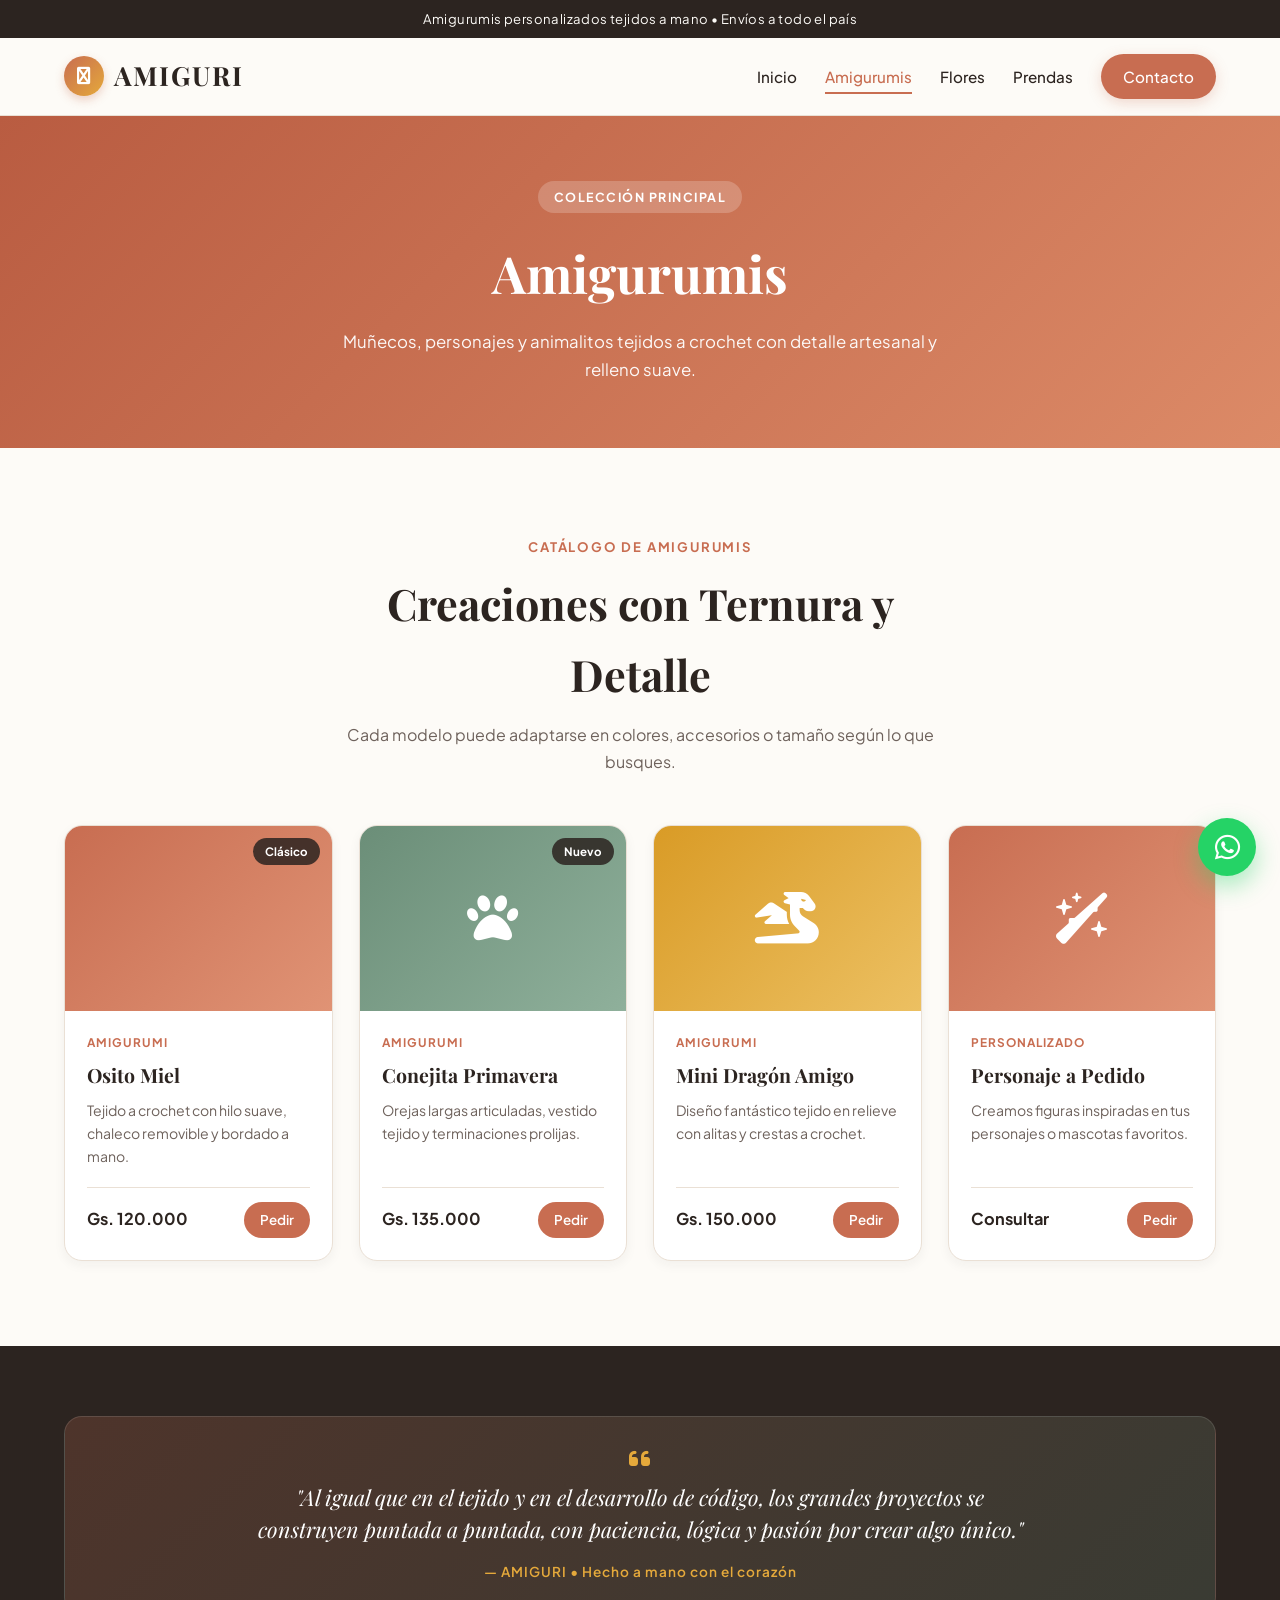
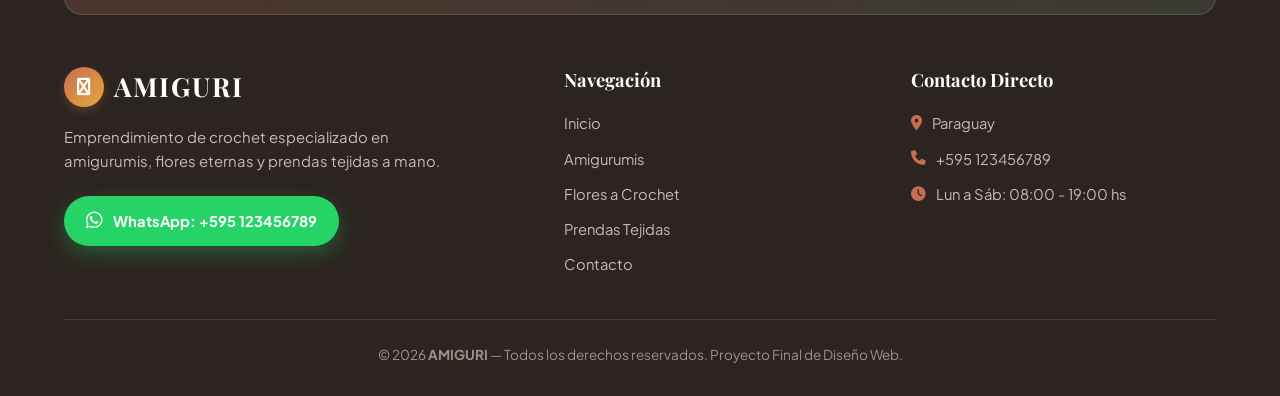
==== amigurumis.html @ 5d63ccb1 "Add files via upload" ====
<!DOCTYPE html>
<html lang="es">
<head>
    <meta charset="UTF-8">
    <meta name="viewport" content="width=device-width, initial-scale=1.0">
    <title>AMIGURI | Amigurumis Tejidos a Crochet</title>
    <link rel="preconnect" href="https://fonts.googleapis.com">
    <link rel="preconnect" href="https://fonts.gstatic.com" crossorigin>
    <link href="https://fonts.googleapis.com/css2?family=Playfair+Display:ital,wght@0,600;0,700;1,500&family=Plus+Jakarta+Sans:wght@300;400;500;600;700&display=swap" rel="stylesheet">
    <link rel="stylesheet" href="https://cdnjs.cloudflare.com/ajax/libs/font-awesome/6.5.1/css/all.min.css">
    <link rel="stylesheet" href="style.css">
</head>
<body>

    <div class="top-banner">
        <p><i class="fa-solid fa-sparkles"></i> Amigurumis personalizados tejidos a mano • Envíos a todo el país <i class="fa-solid fa-sparkles"></i></p>
    </div>

    <header class="navbar">
        <div class="container nav-container">
            <a href="index.html" class="logo">
                <span class="logo-icon"><i class="fa-solid fa-yarn"></i></span>
                <span class="logo-text">AMIGURI</span>
            </a>

            <input type="checkbox" id="menu-toggle" class="menu-toggle">
            <label for="menu-toggle" class="hamburger" aria-label="Abrir menú">
                <span></span>
                <span></span>
                <span></span>
            </label>

            <nav class="nav-links">
                <a href="index.html">Inicio</a>
                <a href="amigurumis.html" class="active">Amigurumis</a>
                <a href="flores.html">Flores</a>
                <a href="prendas.html">Prendas</a>
                <a href="contacto.html" class="nav-cta">Contacto</a>
            </nav>
        </div>
    </header>

    <section class="page-hero hero-amigurumi">
        <div class="container">
            <span class="badge">Colección Principal</span>
            <h1>Amigurumis</h1>
            <p>Muñecos, personajes y animalitos tejidos a crochet con detalle artesanal y relleno suave.</p>
        </div>
    </section>

    <section class="section-padding">
        <div class="container">
            <div class="section-header">
                <span class="subtitle">Catálogo de Amigurumis</span>
                <h2>Creaciones con Ternura y Detalle</h2>
                <p>Cada modelo puede adaptarse en colores, accesorios o tamaño según lo que busques.</p>
            </div>

            <div class="products-grid">
                <article class="product-card">
                    <div class="product-art art-terracota">
                        <i class="fa-solid fa-bear"></i>
                        <span class="tag-new">Clásico</span>
                    </div>
                    <div class="product-body">
                        <span class="product-cat">Amigurumi</span>
                        <h4>Osito Miel</h4>
                        <p class="product-desc">Tejido a crochet con hilo suave, chaleco removible y bordado a mano.</p>
                        <div class="product-footer">
                            <span class="price">Gs. 120.000</span>
                            <a href="contacto.html" class="btn-small">Pedir</a>
                        </div>
                    </div>
                </article>

                <article class="product-card">
                    <div class="product-art art-sage">
                        <i class="fa-solid fa-paw"></i>
                        <span class="tag-new">Nuevo</span>
                    </div>
                    <div class="product-body">
                        <span class="product-cat">Amigurumi</span>
                        <h4>Conejita Primavera</h4>
                        <p class="product-desc">Orejas largas articuladas, vestido tejido y terminaciones prolijas.</p>
                        <div class="product-footer">
                            <span class="price">Gs. 135.000</span>
                            <a href="contacto.html" class="btn-small">Pedir</a>
                        </div>
                    </div>
                </article>

                <article class="product-card">
                    <div class="product-art art-amber">
                        <i class="fa-solid fa-dragon"></i>
                    </div>
                    <div class="product-body">
                        <span class="product-cat">Amigurumi</span>
                        <h4>Mini Dragón Amigo</h4>
                        <p class="product-desc">Diseño fantástico tejido en relieve con alitas y crestas a crochet.</p>
                        <div class="product-footer">
                            <span class="price">Gs. 150.000</span>
                            <a href="contacto.html" class="btn-small">Pedir</a>
                        </div>
                    </div>
                </article>

                <article class="product-card">
                    <div class="product-art art-terracota">
                        <i class="fa-solid fa-wand-sparkles"></i>
                    </div>
                    <div class="product-body">
                        <span class="product-cat">Personalizado</span>
                        <h4>Personaje a Pedido</h4>
                        <p class="product-desc">Creamos figuras inspiradas en tus personajes o mascotas favoritos.</p>
                        <div class="product-footer">
                            <span class="price">Consultar</span>
                            <a href="contacto.html" class="btn-small">Pedir</a>
                        </div>
                    </div>
                </article>
            </div>
        </div>
    </section>

    <footer class="footer">
        <div class="container">
            <div class="motivational-banner">
                <i class="fa-solid fa-quote-left quote-icon"></i>
                <blockquote>
                    "Al igual que en el tejido y en el desarrollo de código, los grandes proyectos se construyen puntada a puntada, con paciencia, lógica y pasión por crear algo único."
                </blockquote>
                <span class="quote-author">— AMIGURI • Hecho a mano con el corazón</span>
            </div>

            <div class="footer-grid">
                <div class="footer-brand">
                    <a href="index.html" class="logo footer-logo">
                        <span class="logo-icon"><i class="fa-solid fa-yarn"></i></span>
                        <span class="logo-text">AMIGURI</span>
                    </a>
                    <p>Emprendimiento de crochet especializado en amigurumis, flores eternas y prendas tejidas a mano.</p>
                    <a href="https://wa.me/595123456789?text=Hola%20AMIGURI,%20quiero%20consultar%20por%20un%20amigurumi" target="_blank" rel="noopener noreferrer" class="btn-whatsapp">
                        <i class="fa-brands fa-whatsapp"></i> WhatsApp: +595 123456789
                    </a>
                </div>

                <div class="footer-links">
                    <h4>Navegación</h4>
                    <ul>
                        <li><a href="index.html">Inicio</a></li>
                        <li><a href="amigurumis.html">Amigurumis</a></li>
                        <li><a href="flores.html">Flores a Crochet</a></li>
                        <li><a href="prendas.html">Prendas Tejidas</a></li>
                        <li><a href="contacto.html">Contacto</a></li>
                    </ul>
                </div>

                <div class="footer-contact">
                    <h4>Contacto Directo</h4>
                    <ul>
                        <li><i class="fa-solid fa-location-dot"></i> Paraguay</li>
                        <li><i class="fa-solid fa-phone"></i> +595 123456789</li>
                        <li><i class="fa-solid fa-clock"></i> Lun a Sáb: 08:00 - 19:00 hs</li>
                    </ul>
                </div>
            </div>

            <div class="footer-bottom">
                <p>&copy; 2026 <strong>AMIGURI</strong> — Todos los derechos reservados. Proyecto Final de Diseño Web.</p>
            </div>
        </div>
    </footer>

    <a href="https://wa.me/595123456789?text=Hola%20AMIGURI,%20quiero%20consultar%20por%20un%20amigurumi" class="whatsapp-float" target="_blank" rel="noopener noreferrer" aria-label="Chatear por WhatsApp">
        <i class="fa-brands fa-whatsapp"></i>
        <span class="tooltip-wsp">WhatsApp</span>
    </a>

</body>
</html>
---- style.css ----
/* ==========================================================================
   AMIGURI - Hoja de Estilos Principal (HTML5 + CSS3 Puro)
   ========================================================================== */

:root {
    --bg-main: #FDFBF7;
    --bg-soft: #F6EFE6;
    --bg-card: #FFFFFF;
    --primary: #C86D51;
    --primary-dark: #A8543B;
    --secondary: #6B8E78;
    --accent: #E5A93B;
    --text-dark: #2C2420;
    --text-muted: #6E625C;
    --border-light: #EAE0D5;
    --whatsapp: #25D366;
    --whatsapp-dark: #1DA851;

    --font-heading: 'Playfair Display', Georgia, serif;
    --font-body: 'Plus Jakarta Sans', -apple-system, BlinkMacSystemFont, sans-serif;

    --shadow-sm: 0 4px 12px rgba(44, 36, 32, 0.05);
    --shadow-md: 0 12px 30px rgba(44, 36, 32, 0.08);
    --shadow-lg: 0 20px 45px rgba(200, 109, 81, 0.16);
    --radius-sm: 10px;
    --radius-md: 18px;
    --radius-lg: 28px;
    --transition: all 0.3s cubic-bezier(0.25, 0.8, 0.25, 1);
}

* {
    margin: 0;
    padding: 0;
    box-sizing: border-box;
}

html {
    scroll-behavior: smooth;
}

body {
    font-family: var(--font-body);
    background-color: var(--bg-main);
    color: var(--text-dark);
    line-height: 1.65;
    overflow-x: hidden;
}

a {
    text-decoration: none;
    color: inherit;
}

ul {
    list-style: none;
}

.container {
    width: 90%;
    max-width: 1200px;
    margin: 0 auto;
}

.section-padding {
    padding: 85px 0;
}

.bg-soft {
    background-color: var(--bg-soft);
}

/* ==========================================================================
   Barra Superior & Navegación
   ========================================================================== */
.top-banner {
    background-color: var(--text-dark);
    color: #FDFBF7;
    text-align: center;
    font-size: 0.82rem;
    padding: 8px 15px;
    letter-spacing: 0.4px;
}

.top-banner i {
    color: var(--accent);
    margin: 0 6px;
}

.navbar {
    position: sticky;
    top: 0;
    z-index: 1000;
    background: rgba(253, 251, 247, 0.94);
    backdrop-filter: blur(12px);
    -webkit-backdrop-filter: blur(12px);
    border-bottom: 1px solid var(--border-light);
    padding: 16px 0;
}

.nav-container {
    display: flex;
    align-items: center;
    justify-content: space-between;
}

.logo {
    display: flex;
    align-items: center;
    gap: 10px;
    font-family: var(--font-heading);
    font-size: 1.65rem;
    font-weight: 700;
    letter-spacing: 2px;
    color: var(--text-dark);
}

.logo-icon {
    width: 40px;
    height: 40px;
    background: linear-gradient(135deg, var(--primary), var(--accent));
    color: #fff;
    border-radius: 50%;
    display: flex;
    align-items: center;
    justify-content: center;
    font-size: 1.1rem;
    box-shadow: 0 4px 10px rgba(200, 109, 81, 0.3);
}

.nav-links {
    display: flex;
    align-items: center;
    gap: 28px;
}

.nav-links a {
    font-weight: 500;
    font-size: 0.95rem;
    color: var(--text-dark);
    position: relative;
    transition: var(--transition);
}

.nav-links a:not(.nav-cta)::after {
    content: '';
    position: absolute;
    bottom: -5px;
    left: 0;
    width: 0;
    height: 2px;
    background-color: var(--primary);
    transition: var(--transition);
}

.nav-links a:not(.nav-cta):hover::after,
.nav-links a.active::after {
    width: 100%;
}

.nav-links a.active,
.nav-links a:not(.nav-cta):hover {
    color: var(--primary);
}

.nav-cta {
    background-color: var(--primary);
    color: #fff !important;
    padding: 10px 22px;
    border-radius: 50px;
    font-weight: 600;
    box-shadow: 0 4px 14px rgba(200, 109, 81, 0.25);
}

.nav-cta:hover {
    background-color: var(--primary-dark);
    transform: translateY(-2px);
}

.menu-toggle,
.hamburger {
    display: none;
}

/* ==========================================================================
   Sección Hero Principal
   ========================================================================== */
.hero {
    padding: 70px 0 90px;
    position: relative;
    overflow: hidden;
}

.hero-grid {
    display: grid;
    grid-template-columns: 1.1fr 0.9fr;
    align-items: center;
    gap: 50px;
}

.badge {
    display: inline-block;
    background-color: rgba(107, 142, 120, 0.16);
    color: var(--secondary);
    font-weight: 700;
    font-size: 0.78rem;
    text-transform: uppercase;
    letter-spacing: 1.5px;
    padding: 6px 16px;
    border-radius: 50px;
    margin-bottom: 18px;
}

.hero-content h1 {
    font-family: var(--font-heading);
    font-size: clamp(2.4rem, 4.5vw, 3.6rem);
    line-height: 1.15;
    margin-bottom: 20px;
    color: var(--text-dark);
}

.hero-content h1 em {
    font-style: italic;
    color: var(--primary);
}

.hero-content p {
    font-size: 1.06rem;
    color: var(--text-muted);
    margin-bottom: 32px;
    max-width: 540px;
}

.hero-buttons {
    display: flex;
    flex-wrap: wrap;
    gap: 16px;
    margin-bottom: 40px;
}

.btn {
    display: inline-flex;
    align-items: center;
    gap: 10px;
    padding: 14px 28px;
    border-radius: 50px;
    font-weight: 600;
    font-size: 0.95rem;
    transition: var(--transition);
    cursor: pointer;
    border: none;
}

.btn-primary {
    background-color: var(--primary);
    color: #fff;
    box-shadow: var(--shadow-lg);
}

.btn-primary:hover {
    background-color: var(--primary-dark);
    transform: translateY(-3px);
}

.btn-outline {
    border: 2px solid var(--text-dark);
    color: var(--text-dark);
    background: transparent;
}

.btn-outline:hover {
    background-color: var(--text-dark);
    color: #fff;
    transform: translateY(-3px);
}

.hero-stats {
    display: flex;
    align-items: center;
    gap: 24px;
    padding-top: 24px;
    border-top: 1px solid var(--border-light);
}

.stat strong {
    display: block;
    font-family: var(--font-heading);
    font-size: 1.35rem;
    color: var(--text-dark);
}

.stat span {
    font-size: 0.85rem;
    color: var(--text-muted);
}

.stat-divider {
    width: 1px;
    height: 36px;
    background-color: var(--border-light);
}

/* Visual Hero sin imágenes externas */
.hero-visual {
    position: relative;
    display: flex;
    justify-content: center;
}

.blob-bg {
    position: absolute;
    width: 105%;
    height: 105%;
    background: linear-gradient(135deg, rgba(200, 109, 81, 0.2), rgba(229, 169, 59, 0.22));
    border-radius: 42% 58% 70% 30% / 45% 45% 55% 55%;
    z-index: 0;
    animation: morphBlob 9s ease-in-out infinite alternate;
}

@keyframes morphBlob {
    0% { border-radius: 42% 58% 70% 30% / 45% 45% 55% 55%; }
    100% { border-radius: 60% 40% 30% 70% / 60% 30% 70% 40%; }
}

.hero-visual-card {
    position: relative;
    z-index: 1;
    width: 100%;
    max-width: 420px;
}

.visual-art {
    height: 410px;
    border-radius: var(--radius-lg);
    border: 8px solid #fff;
    box-shadow: var(--shadow-md);
    display: flex;
    flex-direction: column;
    align-items: center;
    justify-content: center;
    text-align: center;
    padding: 36px;
    color: #fff;
}

.visual-amigurumi {
    background: linear-gradient(145deg, var(--primary), #DF8D63);
}

.visual-art i {
    font-size: 4.5rem;
    margin-bottom: 18px;
}

.visual-art h3 {
    font-family: var(--font-heading);
    font-size: 2rem;
    margin-bottom: 10px;
}

.visual-art p {
    font-size: 0.96rem;
    opacity: 0.95;
}

.floating-tag {
    position: absolute;
    background: #fff;
    padding: 11px 18px;
    border-radius: 50px;
    font-weight: 600;
    font-size: 0.84rem;
    box-shadow: var(--shadow-md);
    display: flex;
    align-items: center;
    gap: 8px;
}

.tag-top {
    top: 22px;
    left: -20px;
    color: var(--primary);
}

.tag-bottom {
    bottom: 22px;
    right: -18px;
    color: var(--secondary);
}

/* ==========================================================================
   Encabezados de Páginas Interiores
   ========================================================================== */
.page-hero {
    padding: 65px 0;
    text-align: center;
    color: #fff;
}

.hero-amigurumi {
    background: linear-gradient(135deg, #B95C41, #DC8A67);
}

.hero-flores {
    background: linear-gradient(135deg, #5A7D67, #84A98C);
}

.hero-prendas {
    background: linear-gradient(135deg, #9C6644, #D49A6A);
}

.hero-contacto {
    background: linear-gradient(135deg, #2C2420, #5A473E);
}

.page-hero .badge {
    background: rgba(255, 255, 255, 0.2);
    color: #fff;
}

.page-hero h1 {
    font-family: var(--font-heading);
    font-size: clamp(2.2rem, 4vw, 3.2rem);
    margin-bottom: 12px;
}

.page-hero p {
    max-width: 620px;
    margin: 0 auto;
    font-size: 1.05rem;
    opacity: 0.95;
}

/* ==========================================================================
   Encabezados de Sección y Categorías
   ========================================================================== */
.section-header {
    text-align: center;
    max-width: 650px;
    margin: 0 auto 50px;
}

.subtitle {
    display: inline-block;
    color: var(--primary);
    font-weight: 700;
    font-size: 0.82rem;
    text-transform: uppercase;
    letter-spacing: 1.8px;
    margin-bottom: 10px;
}

.section-header h2 {
    font-family: var(--font-heading);
    font-size: clamp(2rem, 3.5vw, 2.7rem);
    margin-bottom: 12px;
    color: var(--text-dark);
}

.section-header p {
    color: var(--text-muted);
    font-size: 1rem;
}

.category-grid {
    display: grid;
    grid-template-columns: repeat(3, 1fr);
    gap: 28px;
}

.cat-card {
    background: var(--bg-card);
    border-radius: var(--radius-md);
    overflow: hidden;
    border: 1px solid var(--border-light);
    box-shadow: var(--shadow-sm);
    transition: var(--transition);
    display: flex;
    flex-direction: column;
}

.cat-card:hover {
    transform: translateY(-7px);
    box-shadow: var(--shadow-md);
}

.cat-banner {
    height: 190px;
    display: flex;
    align-items: center;
    justify-content: center;
    position: relative;
    color: #fff;
    font-size: 3.4rem;
}

.banner-amigurumi {
    background: linear-gradient(135deg, #C86D51, #E39B7B);
}

.banner-flores {
    background: linear-gradient(135deg, #6B8E78, #95B8A1);
}

.banner-prendas {
    background: linear-gradient(135deg, #B57F50, #DDA978);
}

.cat-badge {
    position: absolute;
    top: 14px;
    left: 14px;
    background: rgba(255, 255, 255, 0.94);
    color: var(--text-dark);
    font-size: 0.74rem;
    font-weight: 700;
    padding: 4px 12px;
    border-radius: 50px;
}

.cat-info {
    padding: 26px;
    display: flex;
    flex-direction: column;
    flex-grow: 1;
}

.cat-info h3 {
    font-family: var(--font-heading);
    font-size: 1.4rem;
    margin-bottom: 10px;
}

.cat-info p {
    color: var(--text-muted);
    font-size: 0.94rem;
    margin-bottom: 20px;
    flex-grow: 1;
}

.cat-link {
    display: inline-flex;
    align-items: center;
    gap: 8px;
    color: var(--primary);
    font-weight: 700;
    font-size: 0.92rem;
    transition: var(--transition);
}

.cat-link:hover {
    gap: 13px;
    color: var(--primary-dark);
}

/* ==========================================================================
   Tarjetas de Productos en Subpáginas
   ========================================================================== */
.products-grid {
    display: grid;
    grid-template-columns: repeat(auto-fit, minmax(250px, 1fr));
    gap: 26px;
}

.product-card {
    background: var(--bg-card);
    border-radius: var(--radius-md);
    overflow: hidden;
    border: 1px solid var(--border-light);
    box-shadow: var(--shadow-sm);
    transition: var(--transition);
    display: flex;
    flex-direction: column;
}

.product-card:hover {
    transform: translateY(-6px);
    box-shadow: var(--shadow-md);
}

.product-art {
    height: 185px;
    display: flex;
    align-items: center;
    justify-content: center;
    position: relative;
    color: #fff;
    font-size: 3.2rem;
}

.art-terracota {
    background: linear-gradient(135deg, #C86D51, #E09375);
}

.art-sage {
    background: linear-gradient(135deg, #6B8E78, #8FB09B);
}

.art-amber {
    background: linear-gradient(135deg, #D99B26, #ECC062);
}

.tag-new {
    position: absolute;
    top: 12px;
    right: 12px;
    background: rgba(44, 36, 32, 0.85);
    color: #fff;
    font-size: 0.72rem;
    font-weight: 700;
    padding: 4px 12px;
    border-radius: 50px;
}

.product-body {
    padding: 22px;
    display: flex;
    flex-direction: column;
    flex-grow: 1;
}

.product-cat {
    font-size: 0.74rem;
    text-transform: uppercase;
    letter-spacing: 1px;
    color: var(--primary);
    font-weight: 700;
}

.product-body h4 {
    font-family: var(--font-heading);
    font-size: 1.22rem;
    margin: 6px 0 8px;
}

.product-desc {
    font-size: 0.88rem;
    color: var(--text-muted);
    margin-bottom: 18px;
    flex-grow: 1;
}

.product-footer {
    display: flex;
    align-items: center;
    justify-content: space-between;
    padding-top: 14px;
    border-top: 1px solid var(--border-light);
}

.price {
    font-weight: 700;
    font-size: 1.02rem;
    color: var(--text-dark);
}

.btn-small {
    background-color: var(--primary);
    color: #fff;
    padding: 7px 16px;
    border-radius: 50px;
    font-size: 0.84rem;
    font-weight: 600;
    transition: var(--transition);
}

.btn-small:hover {
    background-color: var(--primary-dark);
}

/* ==========================================================================
   Sección Proceso Artesanal
   ========================================================================== */
.process-box {
    display: grid;
    grid-template-columns: 1.1fr 0.9fr;
    gap: 45px;
    align-items: center;
    background: #fff;
    border: 1px solid var(--border-light);
    border-radius: var(--radius-lg);
    padding: 50px;
    box-shadow: var(--shadow-sm);
}

.process-text h2 {
    font-family: var(--font-heading);
    font-size: 2.15rem;
    line-height: 1.2;
    margin-bottom: 14px;
}

.process-text > p {
    color: var(--text-muted);
    margin-bottom: 24px;
}

.benefits-list {
    display: flex;
    flex-direction: column;
    gap: 15px;
}

.benefits-list li {
    display: flex;
    align-items: flex-start;
    gap: 12px;
    font-size: 0.95rem;
}

.benefits-list i {
    color: var(--secondary);
    font-size: 1.2rem;
    margin-top: 3px;
}

.process-steps {
    display: flex;
    flex-direction: column;
    gap: 16px;
}

.step-card {
    background: var(--bg-main);
    border: 1px solid var(--border-light);
    padding: 20px 24px;
    border-radius: var(--radius-md);
    transition: var(--transition);
}

.step-card:hover {
    border-color: var(--primary);
    transform: translateX(5px);
}

.step-num {
    font-family: var(--font-heading);
    font-size: 1.45rem;
    font-weight: 700;
    color: var(--primary);
    display: block;
    margin-bottom: 2px;
}

/* ==========================================================================
   Página de Contacto
   ========================================================================== */
.contact-grid {
    display: grid;
    grid-template-columns: 1fr 1.15fr;
    gap: 40px;
    align-items: start;
}

.contact-card-info,
.contact-form-box {
    background: #fff;
    border: 1px solid var(--border-light);
    border-radius: var(--radius-md);
    padding: 36px;
    box-shadow: var(--shadow-sm);
}

.contact-card-info h2,
.contact-form-box h3 {
    font-family: var(--font-heading);
    font-size: 1.8rem;
    margin-bottom: 12px;
}

.contact-card-info > p,
.form-note {
    color: var(--text-muted);
    font-size: 0.94rem;
    margin-bottom: 24px;
}

.contact-details {
    display: flex;
    flex-direction: column;
    gap: 18px;
    margin-bottom: 28px;
}

.contact-details li {
    display: flex;
    align-items: center;
    gap: 14px;
}

.contact-details i {
    width: 42px;
    height: 42px;
    border-radius: 50%;
    background: var(--bg-soft);
    color: var(--primary);
    display: flex;
    align-items: center;
    justify-content: center;
    font-size: 1.1rem;
}

.contact-details strong {
    display: block;
    font-size: 0.92rem;
}

.contact-details span {
    font-size: 0.88rem;
    color: var(--text-muted);
}

.form-group {
    margin-bottom: 18px;
}

.form-group label {
    display: block;
    font-weight: 600;
    font-size: 0.9rem;
    margin-bottom: 7px;
}

.form-group input,
.form-group select,
.form-group textarea {
    width: 100%;
    padding: 12px 15px;
    border: 1px solid var(--border-light);
    border-radius: var(--radius-sm);
    font-family: var(--font-body);
    font-size: 0.94rem;
    background: var(--bg-main);
    color: var(--text-dark);
    transition: var(--transition);
}

.form-group input:focus,
.form-group select:focus,
.form-group textarea:focus {
    outline: none;
    border-color: var(--primary);
    background: #fff;
}

.btn-full {
    width: 100%;
    justify-content: center;
}

/* ==========================================================================
   Pie de Página + Frase Motivacional + WhatsApp
   ========================================================================== */
.footer {
    background-color: var(--text-dark);
    color: #EAE0D5;
    padding: 70px 0 30px;
}

.motivational-banner {
    background: linear-gradient(135deg, rgba(200, 109, 81, 0.22), rgba(107, 142, 120, 0.22));
    border: 1px solid rgba(255, 255, 255, 0.12);
    border-radius: var(--radius-md);
    padding: 30px 34px;
    text-align: center;
    margin-bottom: 50px;
}

.quote-icon {
    font-size: 1.5rem;
    color: var(--accent);
    margin-bottom: 10px;
}

.motivational-banner blockquote {
    font-family: var(--font-heading);
    font-style: italic;
    font-size: clamp(1.08rem, 2vw, 1.35rem);
    color: #FFFFFF;
    max-width: 780px;
    margin: 0 auto 12px;
    line-height: 1.5;
}

.quote-author {
    font-size: 0.85rem;
    letter-spacing: 1px;
    color: var(--accent);
    font-weight: 600;
}

.footer-grid {
    display: grid;
    grid-template-columns: 1.5fr 1fr 1fr;
    gap: 42px;
    padding-bottom: 42px;
    border-bottom: 1px solid rgba(255, 255, 255, 0.1);
}

.footer-logo .logo-text {
    color: #FFFFFF;
}

.footer-brand p {
    margin: 16px 0 22px;
    font-size: 0.93rem;
    color: #C7BBB2;
    max-width: 380px;
}

.btn-whatsapp {
    display: inline-flex;
    align-items: center;
    gap: 10px;
    background-color: var(--whatsapp);
    color: #FFFFFF;
    font-weight: 700;
    font-size: 0.92rem;
    padding: 13px 22px;
    border-radius: 50px;
    box-shadow: 0 8px 20px rgba(37, 211, 102, 0.3);
    transition: var(--transition);
}

.btn-whatsapp i {
    font-size: 1.2rem;
}

.btn-whatsapp:hover {
    background-color: var(--whatsapp-dark);
    transform: translateY(-3px);
}

.footer h4 {
    color: #FFFFFF;
    font-family: var(--font-heading);
    font-size: 1.15rem;
    margin-bottom: 16px;
}

.footer-links ul,
.footer-contact ul {
    display: flex;
    flex-direction: column;
    gap: 11px;
    font-size: 0.92rem;
}

.footer-links a {
    color: #C7BBB2;
    transition: var(--transition);
}

.footer-links a:hover {
    color: var(--accent);
    padding-left: 5px;
}

.footer-contact li {
    display: flex;
    align-items: center;
    gap: 10px;
    color: #C7BBB2;
}

.footer-contact i {
    color: var(--primary);
}

.footer-bottom {
    padding-top: 24px;
    text-align: center;
    font-size: 0.85rem;
    color: #9E9188;
}

.whatsapp-float {
    position: fixed;
    bottom: 24px;
    right: 24px;
    width: 58px;
    height: 58px;
    background-color: var(--whatsapp);
    color: #fff;
    border-radius: 50%;
    display: flex;
    align-items: center;
    justify-content: center;
    font-size: 1.8rem;
    box-shadow: 0 10px 25px rgba(37, 211, 102, 0.4);
    z-index: 999;
    transition: var(--transition);
}

.whatsapp-float:hover {
    background-color: var(--whatsapp-dark);
    transform: scale(1.08);
}

.tooltip-wsp {
    position: absolute;
    right: 70px;
    background: var(--text-dark);
    color: #fff;
    font-size: 0.8rem;
    font-weight: 600;
    padding: 6px 14px;
    border-radius: 50px;
    white-space: nowrap;
    opacity: 0;
    pointer-events: none;
    transition: var(--transition);
}

.whatsapp-float:hover .tooltip-wsp {
    opacity: 1;
}

/* ==========================================================================
   Diseño Responsivo
   ========================================================================== */
@media (max-width: 992px) {
    .hero-grid,
    .process-box,
    .contact-grid {
        grid-template-columns: 1fr;
    }

    .hero-content {
        text-align: center;
    }

    .hero-content p {
        margin-left: auto;
        margin-right: auto;
    }

    .hero-buttons,
    .hero-stats {
        justify-content: center;
    }

    .category-grid {
        grid-template-columns: repeat(2, 1fr);
    }

    .footer-grid {
        grid-template-columns: 1fr 1fr;
    }
}

@media (max-width: 768px) {
    .hamburger {
        display: flex;
        flex-direction: column;
        gap: 5px;
        cursor: pointer;
    }

    .hamburger span {
        width: 26px;
        height: 3px;
        background-color: var(--text-dark);
        border-radius: 3px;
        transition: var(--transition);
    }

    .nav-links {
        position: absolute;
        top: 100%;
        left: 0;
        width: 100%;
        background-color: var(--bg-main);
        flex-direction: column;
        padding: 25px 0;
        gap: 20px;
        border-bottom: 1px solid var(--border-light);
        box-shadow: var(--shadow-md);
        display: none;
    }

    .menu-toggle:checked ~ .nav-links {
        display: flex;
    }

    .category-grid,
    .footer-grid {
        grid-template-columns: 1fr;
    }

    .process-box,
    .contact-card-info,
    .contact-form-box {
        padding: 28px 22px;
    }

    .tag-top {
        left: 10px;
    }

    .tag-bottom {
        right: 10px;
    }
}
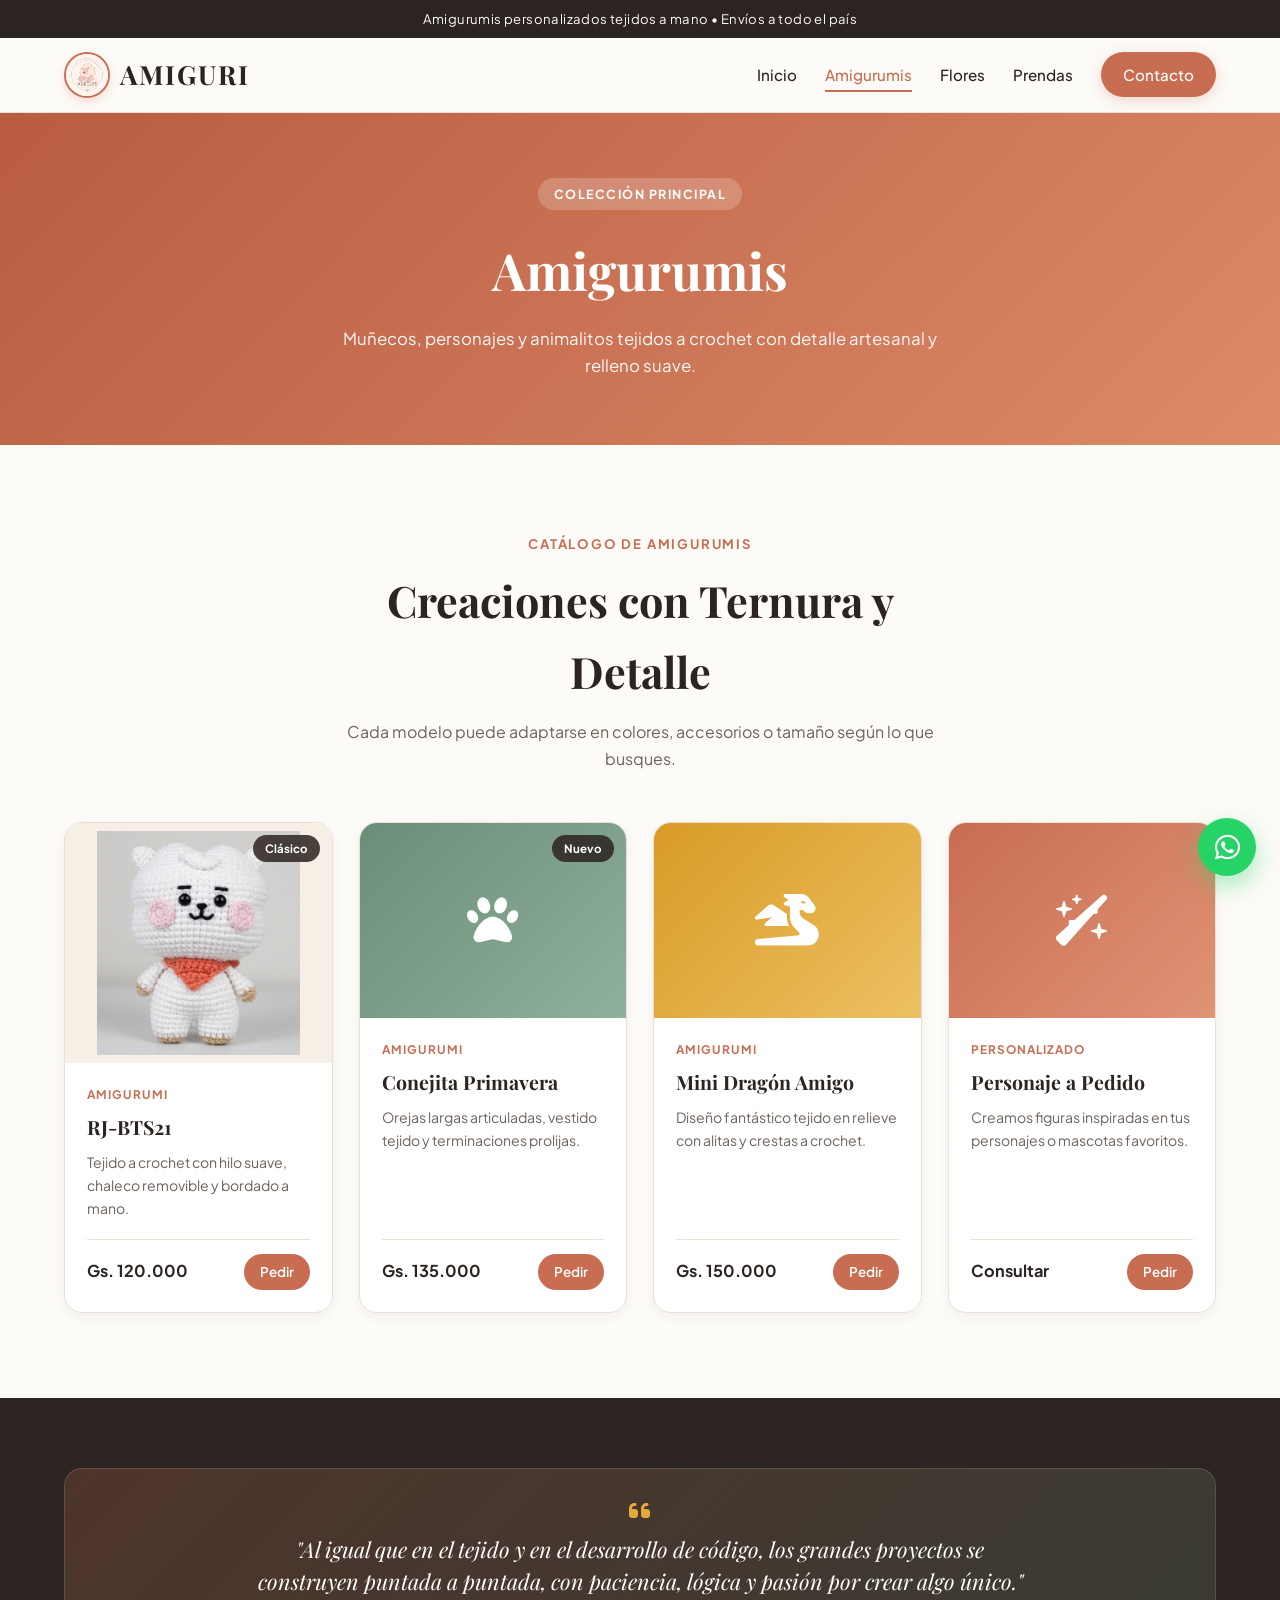
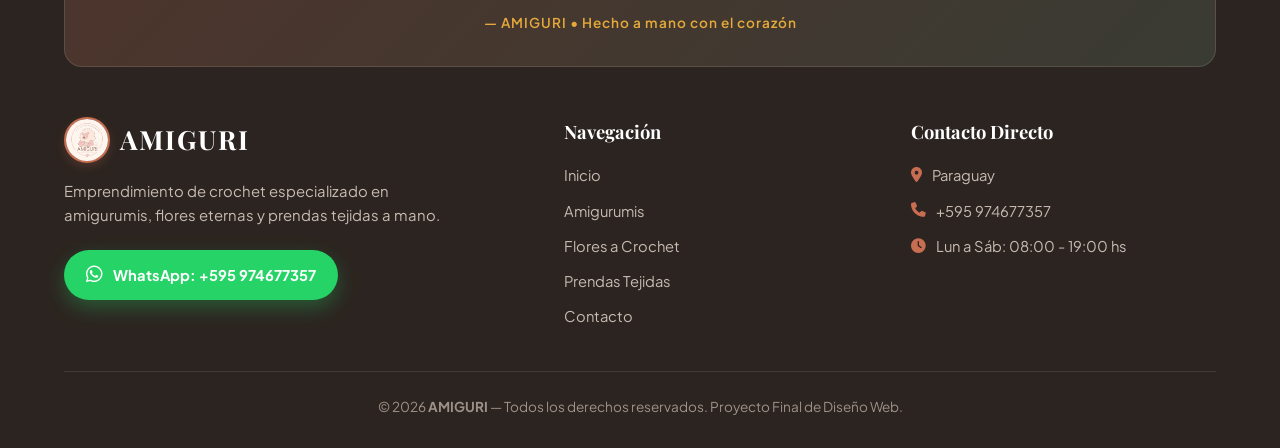
==== commit d571df82: "Add files via upload" ====
--- a/amigurumis.html
+++ b/amigurumis.html
@@ -19,7 +19,7 @@
     <header class="navbar">
         <div class="container nav-container">
             <a href="index.html" class="logo">
-                <span class="logo-icon"><i class="fa-solid fa-yarn"></i></span>
+                <img src="leoncito.jpg.jpeg" alt="Logo AMIGURI" class="logo-img">
                 <span class="logo-text">AMIGURI</span>
             </a>
 
@@ -58,13 +58,21 @@
 
             <div class="products-grid">
                 <article class="product-card">
-                    <div class="product-art art-terracota">
-                        <i class="fa-solid fa-bear"></i>
-                        <span class="tag-new">Clásico</span>
+                    <div class="flip-box" tabindex="0">
+                        <div class="flip-box-inner">
+                            <div class="flip-box-front">
+                                <img src="BT21RJFONT.jpg" alt="RJ-BTS21 vista frontal a crochet">
+                                <span class="tag-new">Clásico</span>
+                            </div>
+                            <div class="flip-box-back">
+                                <img src="BT21RJBACK.jpg" alt="RJ-BTS21 vista posterior a crochet">
+                                <span class="tag-new">Reverso</span>
+                            </div>
+                        </div>
                     </div>
                     <div class="product-body">
                         <span class="product-cat">Amigurumi</span>
-                        <h4>Osito Miel</h4>
+                        <h4>RJ-BTS21</h4>
                         <p class="product-desc">Tejido a crochet con hilo suave, chaleco removible y bordado a mano.</p>
                         <div class="product-footer">
                             <span class="price">Gs. 120.000</span>
@@ -135,12 +143,12 @@
             <div class="footer-grid">
                 <div class="footer-brand">
                     <a href="index.html" class="logo footer-logo">
-                        <span class="logo-icon"><i class="fa-solid fa-yarn"></i></span>
+                        <img src="leoncito.jpg.jpeg" alt="Logo AMIGURI" class="logo-img">
                         <span class="logo-text">AMIGURI</span>
                     </a>
                     <p>Emprendimiento de crochet especializado en amigurumis, flores eternas y prendas tejidas a mano.</p>
-                    <a href="https://wa.me/595123456789?text=Hola%20AMIGURI,%20quiero%20consultar%20por%20un%20amigurumi" target="_blank" rel="noopener noreferrer" class="btn-whatsapp">
-                        <i class="fa-brands fa-whatsapp"></i> WhatsApp: +595 123456789
+                    <a href="https://wa.me/595974677357?text=Hola%20AMIGURI,%20quiero%20consultar%20por%20un%20amigurumi" target="_blank" rel="noopener noreferrer" class="btn-whatsapp">
+                        <i class="fa-brands fa-whatsapp"></i> WhatsApp: +595 974677357
                     </a>
                 </div>
 
@@ -159,7 +167,7 @@
                     <h4>Contacto Directo</h4>
                     <ul>
                         <li><i class="fa-solid fa-location-dot"></i> Paraguay</li>
-                        <li><i class="fa-solid fa-phone"></i> +595 123456789</li>
+                        <li><i class="fa-solid fa-phone"></i> +595 974677357</li>
                         <li><i class="fa-solid fa-clock"></i> Lun a Sáb: 08:00 - 19:00 hs</li>
                     </ul>
                 </div>
@@ -171,7 +179,7 @@
         </div>
     </footer>
 
-    <a href="https://wa.me/595123456789?text=Hola%20AMIGURI,%20quiero%20consultar%20por%20un%20amigurumi" class="whatsapp-float" target="_blank" rel="noopener noreferrer" aria-label="Chatear por WhatsApp">
+    <a href="https://wa.me/595974677357?text=Hola%20AMIGURI,%20quiero%20consultar%20por%20un%20amigurumi" class="whatsapp-float" target="_blank" rel="noopener noreferrer" aria-label="Chatear por WhatsApp">
         <i class="fa-brands fa-whatsapp"></i>
         <span class="tooltip-wsp">WhatsApp</span>
     </a>
--- a/style.css
+++ b/style.css
@@ -1,7 +1,3 @@
-/* ==========================================================================
-   AMIGURI - Hoja de Estilos Principal (HTML5 + CSS3 Puro)
-   ========================================================================== */
-
 :root {
     --bg-main: #FDFBF7;
     --bg-soft: #F6EFE6;
@@ -46,6 +42,11 @@
     overflow-x: hidden;
 }
 
+img {
+    max-width: 100%;
+    display: block;
+}
+
 a {
     text-decoration: none;
     color: inherit;
@@ -69,9 +70,6 @@
     background-color: var(--bg-soft);
 }
 
-/* ==========================================================================
-   Barra Superior & Navegación
-   ========================================================================== */
 .top-banner {
     background-color: var(--text-dark);
     color: #FDFBF7;
@@ -94,7 +92,7 @@
     backdrop-filter: blur(12px);
     -webkit-backdrop-filter: blur(12px);
     border-bottom: 1px solid var(--border-light);
-    padding: 16px 0;
+    padding: 14px 0;
 }
 
 .nav-container {
@@ -114,17 +112,13 @@
     color: var(--text-dark);
 }
 
-.logo-icon {
-    width: 40px;
-    height: 40px;
-    background: linear-gradient(135deg, var(--primary), var(--accent));
-    color: #fff;
+.logo-img {
+    width: 46px;
+    height: 46px;
+    object-fit: cover;
     border-radius: 50%;
-    display: flex;
-    align-items: center;
-    justify-content: center;
-    font-size: 1.1rem;
-    box-shadow: 0 4px 10px rgba(200, 109, 81, 0.3);
+    border: 2px solid var(--primary);
+    box-shadow: 0 4px 10px rgba(200, 109, 81, 0.22);
 }
 
 .nav-links {
@@ -181,9 +175,6 @@
     display: none;
 }
 
-/* ==========================================================================
-   Sección Hero Principal
-   ========================================================================== */
 .hero {
     padding: 70px 0 90px;
     position: relative;
@@ -234,7 +225,6 @@
     display: flex;
     flex-wrap: wrap;
     gap: 16px;
-    margin-bottom: 40px;
 }
 
 .btn {
@@ -273,33 +263,6 @@
     transform: translateY(-3px);
 }
 
-.hero-stats {
-    display: flex;
-    align-items: center;
-    gap: 24px;
-    padding-top: 24px;
-    border-top: 1px solid var(--border-light);
-}
-
-.stat strong {
-    display: block;
-    font-family: var(--font-heading);
-    font-size: 1.35rem;
-    color: var(--text-dark);
-}
-
-.stat span {
-    font-size: 0.85rem;
-    color: var(--text-muted);
-}
-
-.stat-divider {
-    width: 1px;
-    height: 36px;
-    background-color: var(--border-light);
-}
-
-/* Visual Hero sin imágenes externas */
 .hero-visual {
     position: relative;
     display: flex;
@@ -338,28 +301,18 @@
     align-items: center;
     justify-content: center;
     text-align: center;
-    padding: 36px;
     color: #fff;
+    overflow: hidden;
+}
+
+.visual-art img {
+    width: 100%;
+    height: 100%;
+    object-fit: cover;
 }
 
 .visual-amigurumi {
     background: linear-gradient(145deg, var(--primary), #DF8D63);
-}
-
-.visual-art i {
-    font-size: 4.5rem;
-    margin-bottom: 18px;
-}
-
-.visual-art h3 {
-    font-family: var(--font-heading);
-    font-size: 2rem;
-    margin-bottom: 10px;
-}
-
-.visual-art p {
-    font-size: 0.96rem;
-    opacity: 0.95;
 }
 
 .floating-tag {
@@ -387,9 +340,6 @@
     color: var(--secondary);
 }
 
-/* ==========================================================================
-   Encabezados de Páginas Interiores
-   ========================================================================== */
 .page-hero {
     padding: 65px 0;
     text-align: center;
@@ -430,9 +380,6 @@
     opacity: 0.95;
 }
 
-/* ==========================================================================
-   Encabezados de Sección y Categorías
-   ========================================================================== */
 .section-header {
     text-align: center;
     max-width: 650px;
@@ -491,6 +438,13 @@
     position: relative;
     color: #fff;
     font-size: 3.4rem;
+    overflow: hidden;
+}
+
+.cat-banner img {
+    width: 100%;
+    height: 100%;
+    object-fit: cover;
 }
 
 .banner-amigurumi {
@@ -552,9 +506,6 @@
     color: var(--primary-dark);
 }
 
-/* ==========================================================================
-   Tarjetas de Productos en Subpáginas
-   ========================================================================== */
 .products-grid {
     display: grid;
     grid-template-columns: repeat(auto-fit, minmax(250px, 1fr));
@@ -578,13 +529,20 @@
 }
 
 .product-art {
-    height: 185px;
+    height: 195px;
     display: flex;
     align-items: center;
     justify-content: center;
     position: relative;
     color: #fff;
     font-size: 3.2rem;
+    overflow: hidden;
+}
+
+.product-art img {
+    width: 100%;
+    height: 100%;
+    object-fit: cover;
 }
 
 .art-terracota {
@@ -597,6 +555,54 @@
 
 .art-amber {
     background: linear-gradient(135deg, #D99B26, #ECC062);
+}
+
+.flip-box {
+    height: 240px;
+    perspective: 1000px;
+    cursor: pointer;
+    outline: none;
+    background-color: var(--bg-soft);
+}
+
+.flip-box-inner {
+    position: relative;
+    width: 100%;
+    height: 100%;
+    transition: transform 0.65s cubic-bezier(0.25, 0.8, 0.25, 1);
+    transform-style: preserve-3d;
+}
+
+.flip-box:hover .flip-box-inner,
+.flip-box:focus .flip-box-inner,
+.flip-box:active .flip-box-inner {
+    transform: rotateY(180deg);
+}
+
+.flip-box-front,
+.flip-box-back {
+    position: absolute;
+    inset: 0;
+    backface-visibility: hidden;
+    -webkit-backface-visibility: hidden;
+    overflow: hidden;
+    background-color: var(--bg-soft);
+    display: flex;
+    align-items: center;
+    justify-content: center;
+    padding: 8px;
+}
+
+.flip-box-front img,
+.flip-box-back img {
+    width: 100%;
+    height: 100%;
+    object-fit: contain;
+    border-radius: 10px;
+}
+
+.flip-box-back {
+    transform: rotateY(180deg);
 }
 
 .tag-new {
@@ -667,9 +673,6 @@
     background-color: var(--primary-dark);
 }
 
-/* ==========================================================================
-   Sección Proceso Artesanal
-   ========================================================================== */
 .process-box {
     display: grid;
     grid-template-columns: 1.1fr 0.9fr;
@@ -741,9 +744,6 @@
     margin-bottom: 2px;
 }
 
-/* ==========================================================================
-   Página de Contacto
-   ========================================================================== */
 .contact-grid {
     display: grid;
     grid-template-columns: 1fr 1.15fr;
@@ -847,9 +847,6 @@
     justify-content: center;
 }
 
-/* ==========================================================================
-   Pie de Página + Frase Motivacional + WhatsApp
-   ========================================================================== */
 .footer {
     background-color: var(--text-dark);
     color: #EAE0D5;
@@ -1015,9 +1012,6 @@
     opacity: 1;
 }
 
-/* ==========================================================================
-   Diseño Responsivo
-   ========================================================================== */
 @media (max-width: 992px) {
     .hero-grid,
     .process-box,
@@ -1034,8 +1028,7 @@
         margin-right: auto;
     }
 
-    .hero-buttons,
-    .hero-stats {
+    .hero-buttons {
         justify-content: center;
     }
 
